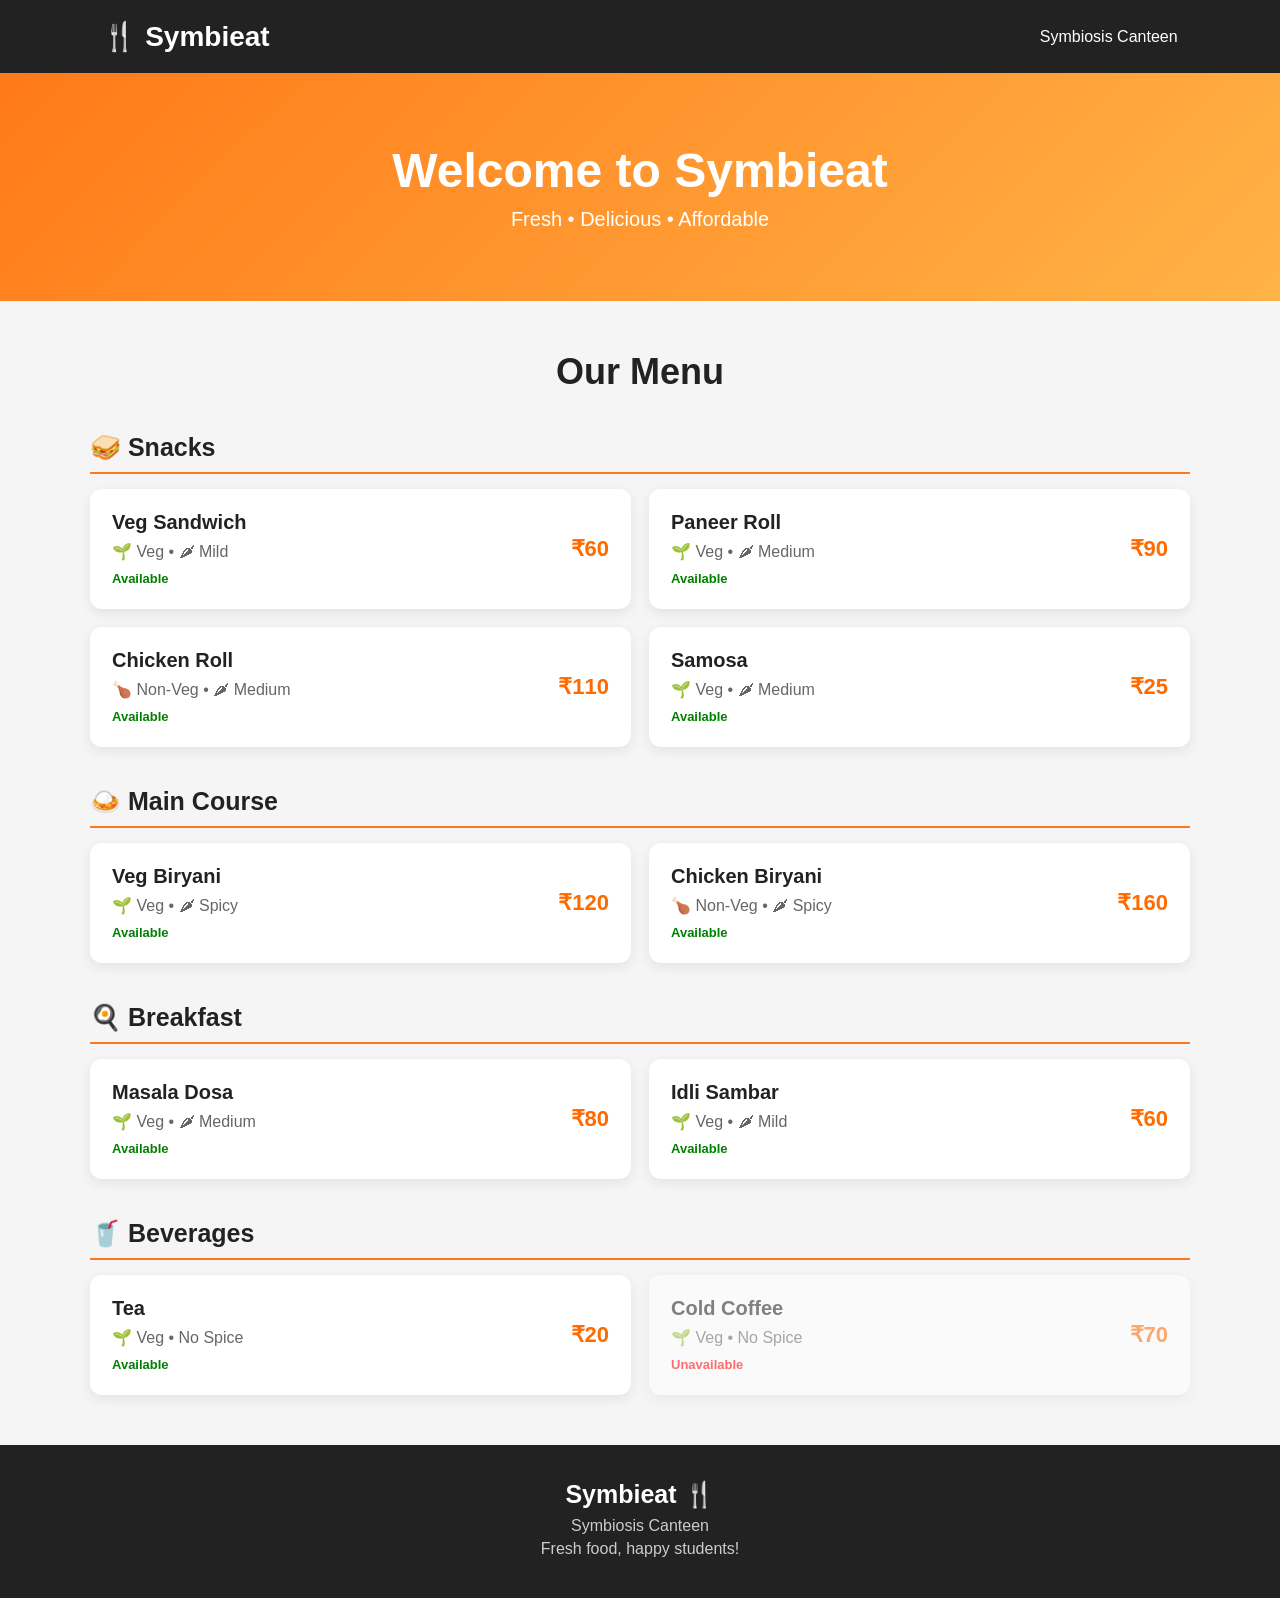
==== index.html @ 932b3aff "Rename website.html to index.html" ====
<!DOCTYPE html>
<html lang="en">
<head>
    <meta charset="UTF-8">
    <meta name="viewport" content="width=device-width, initial-scale=1.0">
    <title>Symbieat - Canteen Menu</title>
    <link rel="stylesheet" href="style.css">
</head>

<body>

    <header>
        <div class="logo">🍴 Symbieat</div>
        <p>Symbiosis Canteen</p>
    </header>

    <section class="hero">
        <h1>Welcome to Symbieat</h1>
        <p>Fresh • Delicious • Affordable</p>
    </section>

    <section class="menu">
        <h2>Our Menu</h2>

        <div class="category">
            <h3>🥪 Snacks</h3>

            <div class="menu-container">

                <div class="card">
                    <div class="food-info">
                        <h4>Veg Sandwich</h4>
                        <p>🌱 Veg • 🌶 Mild</p>
                        <span class="available">Available</span>
                    </div>
                    <strong>₹60</strong>
                </div>

                <div class="card">
                    <div class="food-info">
                        <h4>Paneer Roll</h4>
                        <p>🌱 Veg • 🌶 Medium</p>
                        <span class="available">Available</span>
                    </div>
                    <strong>₹90</strong>
                </div>

                <div class="card">
                    <div class="food-info">
                        <h4>Chicken Roll</h4>
                        <p>🍗 Non-Veg • 🌶 Medium</p>
                        <span class="available">Available</span>
                    </div>
                    <strong>₹110</strong>
                </div>

                <div class="card">
                    <div class="food-info">
                        <h4>Samosa</h4>
                        <p>🌱 Veg • 🌶 Medium</p>
                        <span class="available">Available</span>
                    </div>
                    <strong>₹25</strong>
                </div>

            </div>
        </div>


        <div class="category">
            <h3>🍛 Main Course</h3>

            <div class="menu-container">

                <div class="card">
                    <div class="food-info">
                        <h4>Veg Biryani</h4>
                        <p>🌱 Veg • 🌶 Spicy</p>
                        <span class="available">Available</span>
                    </div>
                    <strong>₹120</strong>
                </div>

                <div class="card">
                    <div class="food-info">
                        <h4>Chicken Biryani</h4>
                        <p>🍗 Non-Veg • 🌶 Spicy</p>
                        <span class="available">Available</span>
                    </div>
                    <strong>₹160</strong>
                </div>

            </div>
        </div>


        <div class="category">
            <h3>🍳 Breakfast</h3>

            <div class="menu-container">

                <div class="card">
                    <div class="food-info">
                        <h4>Masala Dosa</h4>
                        <p>🌱 Veg • 🌶 Medium</p>
                        <span class="available">Available</span>
                    </div>
                    <strong>₹80</strong>
                </div>

                <div class="card">
                    <div class="food-info">
                        <h4>Idli Sambar</h4>
                        <p>🌱 Veg • 🌶 Mild</p>
                        <span class="available">Available</span>
                    </div>
                    <strong>₹60</strong>
                </div>

            </div>
        </div>


        <div class="category">
            <h3>🥤 Beverages</h3>

            <div class="menu-container">

                <div class="card">
                    <div class="food-info">
                        <h4>Tea</h4>
                        <p>🌱 Veg • No Spice</p>
                        <span class="available">Available</span>
                    </div>
                    <strong>₹20</strong>
                </div>

                <div class="card unavailable">
                    <div class="food-info">
                        <h4>Cold Coffee</h4>
                        <p>🌱 Veg • No Spice</p>
                        <span class="not-available">Unavailable</span>
                    </div>
                    <strong>₹70</strong>
                </div>

            </div>
        </div>

    </section>

    <footer>
        <h3>Symbieat 🍴</h3>
        <p>Symbiosis Canteen</p>
        <p>Fresh food, happy students!</p>
    </footer>

</body>
</html>
---- style.css ----
* {
    margin: 0;
    padding: 0;
    box-sizing: border-box;
    font-family: Arial, sans-serif;
}

body {
    background: #f5f5f5;
    color: #222;
}

header {
    background: #222;
    color: white;
    padding: 20px 8%;
    display: flex;
    justify-content: space-between;
    align-items: center;
}

.logo {
    font-size: 28px;
    font-weight: bold;
}

header p {
    font-size: 16px;
}

.hero {
    background: linear-gradient(135deg, #ff7a18, #ffb347);
    color: white;
    text-align: center;
    padding: 70px 20px;
}

.hero h1 {
    font-size: 48px;
    margin-bottom: 10px;
}

.hero p {
    font-size: 20px;
}

.menu {
    width: 90%;
    max-width: 1100px;
    margin: 50px auto;
}

.menu > h2 {
    text-align: center;
    font-size: 36px;
    margin-bottom: 40px;
}

.category {
    margin-bottom: 40px;
}

.category h3 {
    font-size: 25px;
    margin-bottom: 15px;
    border-bottom: 2px solid #ff7a18;
    padding-bottom: 10px;
}

.menu-container {
    display: grid;
    grid-template-columns: repeat(2, 1fr);
    gap: 18px;
}

.card {
    background: white;
    padding: 22px;
    border-radius: 12px;
    display: flex;
    justify-content: space-between;
    align-items: center;
    box-shadow: 0 4px 12px rgba(0, 0, 0, 0.08);
    transition: 0.3s;
}

.card:hover {
    transform: translateY(-4px);
    box-shadow: 0 8px 20px rgba(0, 0, 0, 0.12);
}

.card h4 {
    font-size: 20px;
    margin-bottom: 8px;
}

.card p {
    color: #666;
    margin-bottom: 8px;
}

.card strong {
    font-size: 22px;
    color: #ff6b00;
}

.available,
.not-available {
    font-size: 13px;
    font-weight: bold;
}

.available {
    color: green;
}

.not-available {
    color: red;
}

.unavailable {
    opacity: 0.55;
}

footer {
    background: #222;
    color: white;
    text-align: center;
    padding: 35px;
    margin-top: 50px;
}

footer h3 {
    font-size: 25px;
    margin-bottom: 8px;
}

footer p {
    margin: 5px;
    color: #ccc;
}

@media (max-width: 700px) {

    header {
        flex-direction: column;
        gap: 8px;
    }

    .hero h1 {
        font-size: 36px;
    }

    .menu-container {
        grid-template-columns: 1fr;
    }

    .menu {
        width: 92%;
    }
}
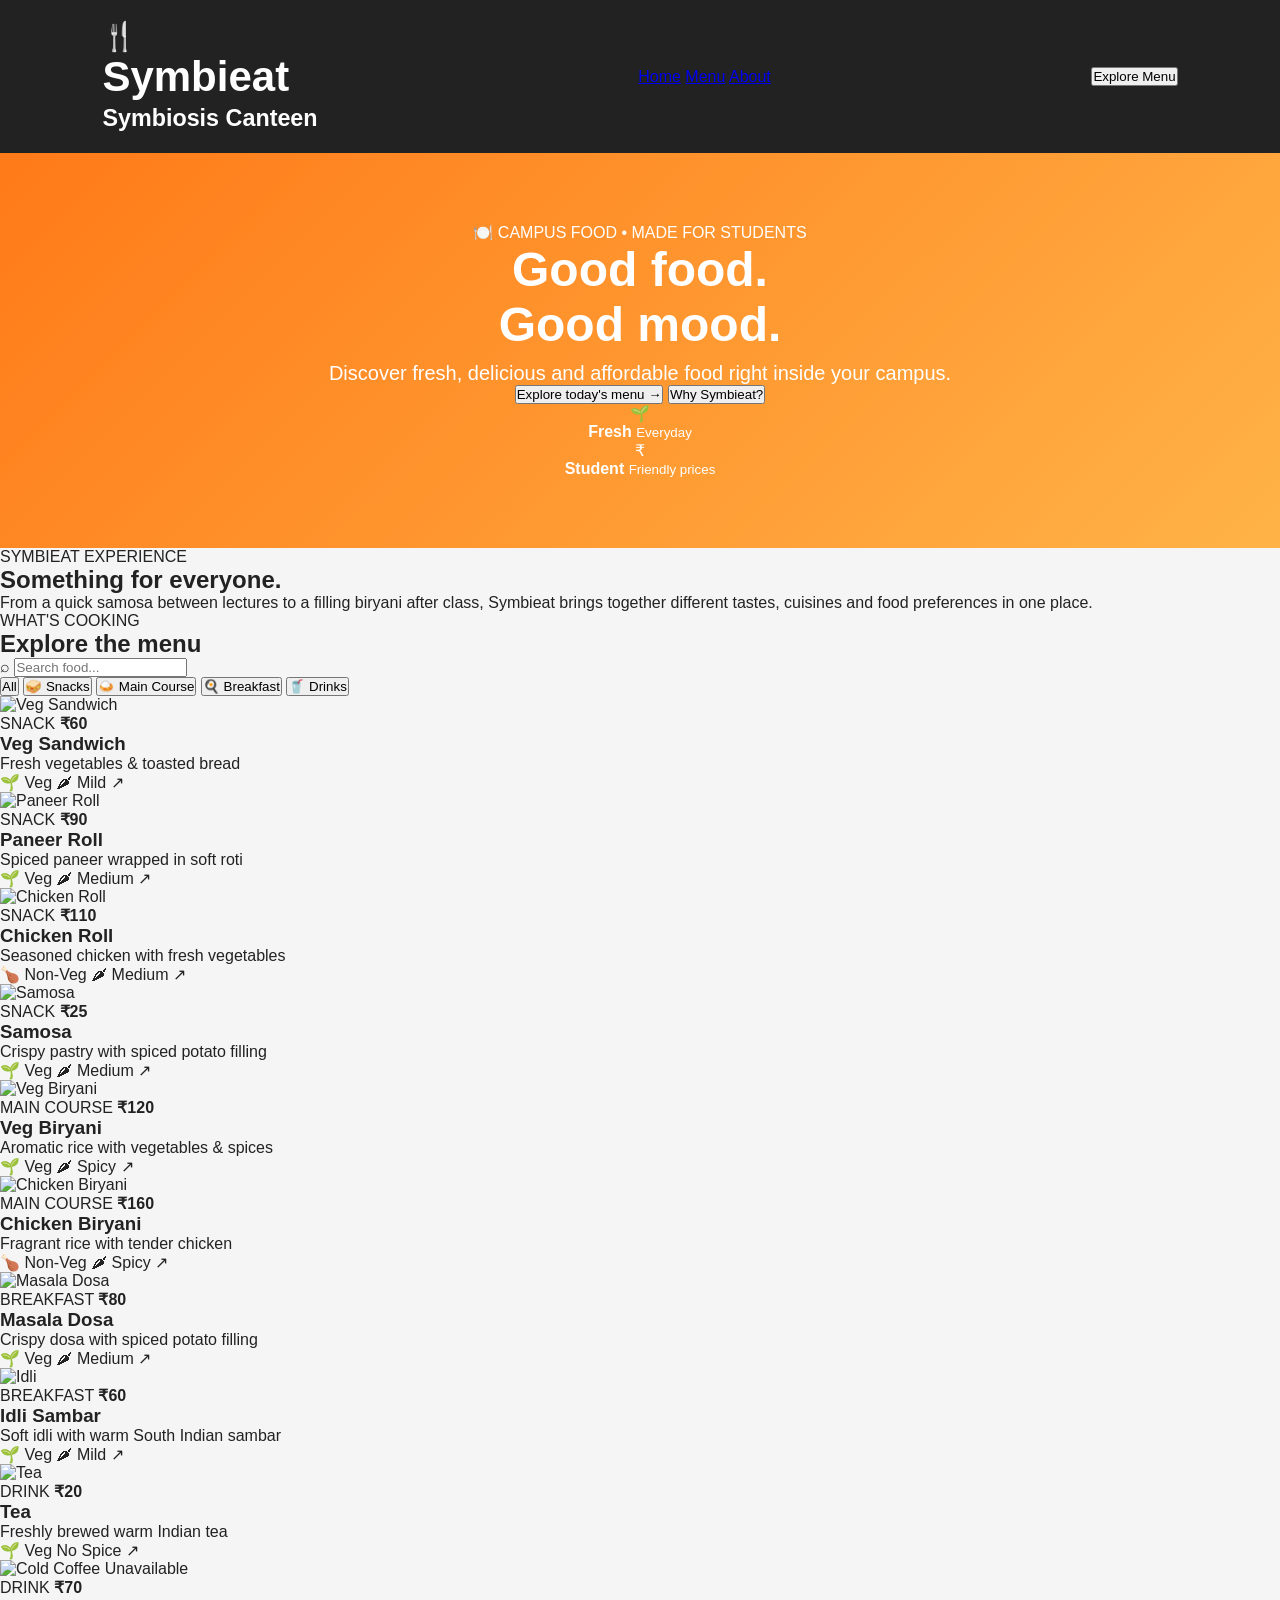
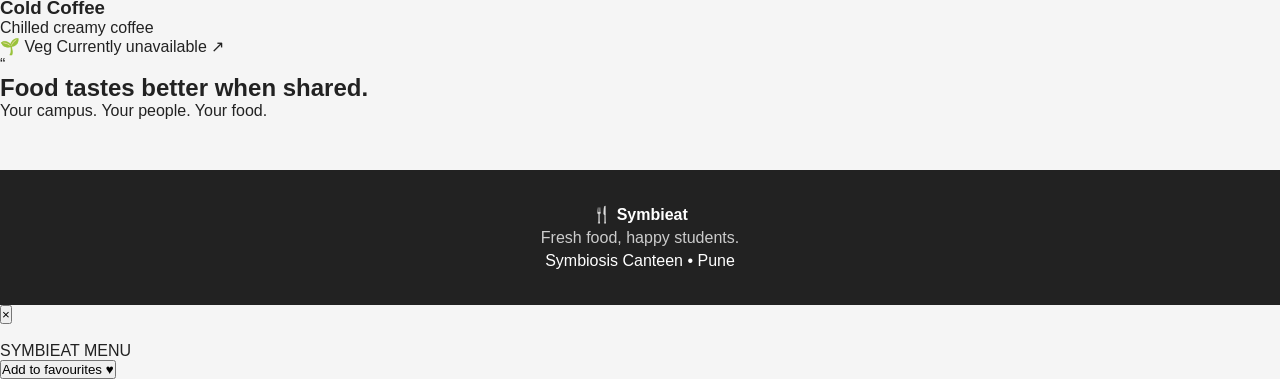
==== commit 28c77efc: "Update index.html" ====
--- a/index.html
+++ b/index.html
@@ -3,157 +3,816 @@
 <head>
     <meta charset="UTF-8">
     <meta name="viewport" content="width=device-width, initial-scale=1.0">
-    <title>Symbieat - Canteen Menu</title>
+
+    <title>Symbieat | Symbiosis Canteen</title>
+
+    <link rel="preconnect" href="https://fonts.googleapis.com">
+    <link rel="preconnect" href="https://fonts.gstatic.com" crossorigin>
+
+    <link href="https://fonts.googleapis.com/css2?family=DM+Sans:wght@400;500;600;700&family=Playfair+Display:wght@600;700&display=swap" rel="stylesheet">
+
     <link rel="stylesheet" href="style.css">
 </head>
 
 <body>
 
-    <header>
-        <div class="logo">🍴 Symbieat</div>
-        <p>Symbiosis Canteen</p>
-    </header>
-
-    <section class="hero">
-        <h1>Welcome to Symbieat</h1>
-        <p>Fresh • Delicious • Affordable</p>
-    </section>
-
-    <section class="menu">
-        <h2>Our Menu</h2>
-
-        <div class="category">
-            <h3>🥪 Snacks</h3>
-
-            <div class="menu-container">
-
-                <div class="card">
-                    <div class="food-info">
-                        <h4>Veg Sandwich</h4>
-                        <p>🌱 Veg • 🌶 Mild</p>
-                        <span class="available">Available</span>
-                    </div>
+<header class="navbar">
+
+    <div class="logo">
+        <span>🍴</span>
+        <div>
+            <h2>Symbieat</h2>
+            <small>Symbiosis Canteen</small>
+        </div>
+    </div>
+
+    <nav>
+        <a href="#home">Home</a>
+        <a href="#menu">Menu</a>
+        <a href="#about">About</a>
+    </nav>
+
+    <button class="menu-btn" onclick="document.querySelector('#menu').scrollIntoView({behavior:'smooth'})">
+        Explore Menu
+    </button>
+
+</header>
+
+
+<main>
+
+<section class="hero" id="home">
+
+    <div class="hero-overlay"></div>
+
+    <div class="hero-content">
+
+        <span class="hero-tag">🍽️ CAMPUS FOOD • MADE FOR STUDENTS</span>
+
+        <h1>
+            Good food.
+            <br>
+            <span>Good mood.</span>
+        </h1>
+
+        <p>
+            Discover fresh, delicious and affordable food
+            right inside your campus.
+        </p>
+
+        <div class="hero-buttons">
+            <button class="primary-btn" onclick="document.querySelector('#menu').scrollIntoView({behavior:'smooth'})">
+                Explore today's menu
+                <span>→</span>
+            </button>
+
+            <button class="secondary-btn" onclick="showInfo()">
+                Why Symbieat?
+            </button>
+        </div>
+
+    </div>
+
+    <div class="hero-food">
+
+        <div class="floating-card card-one">
+            <span>🌱</span>
+            <div>
+                <strong>Fresh</strong>
+                <small>Everyday</small>
+            </div>
+        </div>
+
+        <div class="floating-card card-two">
+            <span>₹</span>
+            <div>
+                <strong>Student</strong>
+                <small>Friendly prices</small>
+            </div>
+        </div>
+
+    </div>
+
+</section>
+
+
+<section class="intro" id="about">
+
+    <div>
+        <span class="section-label">SYMBIEAT EXPERIENCE</span>
+
+        <h2>
+            Something for
+            <span>everyone.</span>
+        </h2>
+    </div>
+
+    <p>
+        From a quick samosa between lectures to a filling biryani
+        after class, Symbieat brings together different tastes,
+        cuisines and food preferences in one place.
+    </p>
+
+</section>
+
+
+<section class="menu-section" id="menu">
+
+    <div class="menu-heading">
+
+        <div>
+            <span class="section-label">WHAT'S COOKING</span>
+            <h2>Explore the menu</h2>
+        </div>
+
+        <div class="search-box">
+            <span>⌕</span>
+            <input
+                type="text"
+                id="search"
+                placeholder="Search food..."
+                onkeyup="searchFood()"
+            >
+        </div>
+
+    </div>
+
+
+    <div class="categories">
+
+        <button class="category-btn active" onclick="filterCategory('all', this)">
+            All
+        </button>
+
+        <button class="category-btn" onclick="filterCategory('snacks', this)">
+            🥪 Snacks
+        </button>
+
+        <button class="category-btn" onclick="filterCategory('main', this)">
+            🍛 Main Course
+        </button>
+
+        <button class="category-btn" onclick="filterCategory('breakfast', this)">
+            🍳 Breakfast
+        </button>
+
+        <button class="category-btn" onclick="filterCategory('drinks', this)">
+            🥤 Drinks
+        </button>
+
+    </div>
+
+
+    <div class="food-grid">
+
+
+        <article
+            class="food-card"
+            data-category="snacks"
+            data-name="Veg Sandwich"
+            onclick="openFood(
+                'Veg Sandwich',
+                '🥪',
+                '₹60',
+                'Fresh vegetables layered inside soft toasted bread with a light, creamy spread.',
+                '🌱 Vegetarian',
+                '🌶 Mild',
+                'https://images.unsplash.com/photo-1528735602780-2552fd46c7af?auto=format&fit=crop&w=900&q=85'
+            )"
+        >
+
+            <div class="food-image">
+                <img src="https://images.unsplash.com/photo-1528735602780-2552fd46c7af?auto=format&fit=crop&w=900&q=85" alt="Veg Sandwich">
+                <span class="veg-dot"></span>
+            </div>
+
+            <div class="food-content">
+
+                <div class="food-top">
+                    <span class="food-category">SNACK</span>
                     <strong>₹60</strong>
                 </div>
 
-                <div class="card">
-                    <div class="food-info">
-                        <h4>Paneer Roll</h4>
-                        <p>🌱 Veg • 🌶 Medium</p>
-                        <span class="available">Available</span>
-                    </div>
+                <h3>Veg Sandwich</h3>
+
+                <p>
+                    Fresh vegetables & toasted bread
+                </p>
+
+                <div class="food-bottom">
+                    <span>🌱 Veg</span>
+                    <span>🌶 Mild</span>
+                    <span class="arrow">↗</span>
+                </div>
+
+            </div>
+
+        </article>
+
+
+        <article
+            class="food-card"
+            data-category="snacks"
+            data-name="Paneer Roll"
+            onclick="openFood(
+                'Paneer Roll',
+                '🌯',
+                '₹90',
+                'Soft roti wrapped around spicy paneer, fresh vegetables and a delicious creamy sauce.',
+                '🌱 Vegetarian',
+                '🌶 Medium',
+                'https://images.unsplash.com/photo-1601050690117-94f5f6fa8bd7?auto=format&fit=crop&w=900&q=85'
+            )"
+        >
+
+            <div class="food-image">
+                <img src="https://images.unsplash.com/photo-1601050690117-94f5f6fa8bd7?auto=format&fit=crop&w=900&q=85" alt="Paneer Roll">
+                <span class="veg-dot"></span>
+            </div>
+
+            <div class="food-content">
+
+                <div class="food-top">
+                    <span class="food-category">SNACK</span>
                     <strong>₹90</strong>
                 </div>
 
-                <div class="card">
-                    <div class="food-info">
-                        <h4>Chicken Roll</h4>
-                        <p>🍗 Non-Veg • 🌶 Medium</p>
-                        <span class="available">Available</span>
-                    </div>
+                <h3>Paneer Roll</h3>
+
+                <p>
+                    Spiced paneer wrapped in soft roti
+                </p>
+
+                <div class="food-bottom">
+                    <span>🌱 Veg</span>
+                    <span>🌶 Medium</span>
+                    <span class="arrow">↗</span>
+                </div>
+
+            </div>
+
+        </article>
+
+
+        <article
+            class="food-card"
+            data-category="snacks"
+            data-name="Chicken Roll"
+            onclick="openFood(
+                'Chicken Roll',
+                '🌯',
+                '₹110',
+                'Juicy seasoned chicken with crunchy vegetables wrapped in a warm soft roll.',
+                '🍗 Non-Veg',
+                '🌶 Medium',
+                'https://images.unsplash.com/photo-1626700051175-6818013e1d4f?auto=format&fit=crop&w=900&q=85'
+            )"
+        >
+
+            <div class="food-image">
+                <img src="https://images.unsplash.com/photo-1626700051175-6818013e1d4f?auto=format&fit=crop&w=900&q=85" alt="Chicken Roll">
+                <span class="nonveg-dot"></span>
+            </div>
+
+            <div class="food-content">
+
+                <div class="food-top">
+                    <span class="food-category">SNACK</span>
                     <strong>₹110</strong>
                 </div>
 
-                <div class="card">
-                    <div class="food-info">
-                        <h4>Samosa</h4>
-                        <p>🌱 Veg • 🌶 Medium</p>
-                        <span class="available">Available</span>
-                    </div>
+                <h3>Chicken Roll</h3>
+
+                <p>
+                    Seasoned chicken with fresh vegetables
+                </p>
+
+                <div class="food-bottom">
+                    <span>🍗 Non-Veg</span>
+                    <span>🌶 Medium</span>
+                    <span class="arrow">↗</span>
+                </div>
+
+            </div>
+
+        </article>
+
+
+        <article
+            class="food-card"
+            data-category="snacks"
+            data-name="Samosa"
+            onclick="openFood(
+                'Samosa',
+                '🥟',
+                '₹25',
+                'Crispy golden pastry filled with a delicious spiced potato mixture.',
+                '🌱 Vegetarian',
+                '🌶 Medium',
+                'https://images.unsplash.com/photo-1601050690597-df0568f70950?auto=format&fit=crop&w=900&q=85'
+            )"
+        >
+
+            <div class="food-image">
+                <img src="https://images.unsplash.com/photo-1601050690597-df0568f70950?auto=format&fit=crop&w=900&q=85" alt="Samosa">
+                <span class="veg-dot"></span>
+            </div>
+
+            <div class="food-content">
+
+                <div class="food-top">
+                    <span class="food-category">SNACK</span>
                     <strong>₹25</strong>
                 </div>
 
-            </div>
+                <h3>Samosa</h3>
+
+                <p>
+                    Crispy pastry with spiced potato filling
+                </p>
+
+                <div class="food-bottom">
+                    <span>🌱 Veg</span>
+                    <span>🌶 Medium</span>
+                    <span class="arrow">↗</span>
+                </div>
+
+            </div>
+
+        </article>
+
+
+        <article
+            class="food-card"
+            data-category="main"
+            data-name="Veg Biryani"
+            onclick="openFood(
+                'Veg Biryani',
+                '🍛',
+                '₹120',
+                'Aromatic basmati rice cooked with vegetables, herbs and traditional Indian spices.',
+                '🌱 Vegetarian',
+                '🌶 Spicy',
+                'https://images.unsplash.com/photo-1599043513900-ed6fe01d3833?auto=format&fit=crop&w=900&q=85'
+            )"
+        >
+
+            <div class="food-image">
+                <img src="https://images.unsplash.com/photo-1599043513900-ed6fe01d3833?auto=format&fit=crop&w=900&q=85" alt="Veg Biryani">
+                <span class="veg-dot"></span>
+            </div>
+
+            <div class="food-content">
+
+                <div class="food-top">
+                    <span class="food-category">MAIN COURSE</span>
+                    <strong>₹120</strong>
+                </div>
+
+                <h3>Veg Biryani</h3>
+
+                <p>
+                    Aromatic rice with vegetables & spices
+                </p>
+
+                <div class="food-bottom">
+                    <span>🌱 Veg</span>
+                    <span>🌶 Spicy</span>
+                    <span class="arrow">↗</span>
+                </div>
+
+            </div>
+
+        </article>
+
+
+        <article
+            class="food-card"
+            data-category="main"
+            data-name="Chicken Biryani"
+            onclick="openFood(
+                'Chicken Biryani',
+                '🍗',
+                '₹160',
+                'Fragrant basmati rice layered with tender chicken and aromatic Indian spices.',
+                '🍗 Non-Veg',
+                '🌶 Spicy',
+                'https://images.unsplash.com/photo-1563379091339-03246963d51a?auto=format&fit=crop&w=900&q=85'
+            )"
+        >
+
+            <div class="food-image">
+                <img src="https://images.unsplash.com/photo-1563379091339-03246963d51a?auto=format&fit=crop&w=900&q=85" alt="Chicken Biryani">
+                <span class="nonveg-dot"></span>
+            </div>
+
+            <div class="food-content">
+
+                <div class="food-top">
+                    <span class="food-category">MAIN COURSE</span>
+                    <strong>₹160</strong>
+                </div>
+
+                <h3>Chicken Biryani</h3>
+
+                <p>
+                    Fragrant rice with tender chicken
+                </p>
+
+                <div class="food-bottom">
+                    <span>🍗 Non-Veg</span>
+                    <span>🌶 Spicy</span>
+                    <span class="arrow">↗</span>
+                </div>
+
+            </div>
+
+        </article>
+
+
+        <article
+            class="food-card"
+            data-category="breakfast"
+            data-name="Masala Dosa"
+            onclick="openFood(
+                'Masala Dosa',
+                '🥞',
+                '₹80',
+                'Crispy South Indian dosa served with a warm spiced potato filling.',
+                '🌱 Vegetarian',
+                '🌶 Medium',
+                'https://images.unsplash.com/photo-1589301760014-d929f3979dbc?auto=format&fit=crop&w=900&q=85'
+            )"
+        >
+
+            <div class="food-image">
+                <img src="https://images.unsplash.com/photo-1589301760014-d929f3979dbc?auto=format&fit=crop&w=900&q=85" alt="Masala Dosa">
+                <span class="veg-dot"></span>
+            </div>
+
+            <div class="food-content">
+
+                <div class="food-top">
+                    <span class="food-category">BREAKFAST</span>
+                    <strong>₹80</strong>
+                </div>
+
+                <h3>Masala Dosa</h3>
+
+                <p>
+                    Crispy dosa with spiced potato filling
+                </p>
+
+                <div class="food-bottom">
+                    <span>🌱 Veg</span>
+                    <span>🌶 Medium</span>
+                    <span class="arrow">↗</span>
+                </div>
+
+            </div>
+
+        </article>
+
+
+        <article
+            class="food-card"
+            data-category="breakfast"
+            data-name="Idli Sambar"
+            onclick="openFood(
+                'Idli Sambar',
+                '🍘',
+                '₹60',
+                'Soft steamed idlis served with warm, flavorful sambar and chutney.',
+                '🌱 Vegetarian',
+                '🌶 Mild',
+                'https://images.unsplash.com/photo-1589301760014-d929f3979dbc?auto=format&fit=crop&w=900&q=85'
+            )"
+        >
+
+            <div class="food-image">
+                <img src="https://images.unsplash.com/photo-1589301760014-d929f3979dbc?auto=format&fit=crop&w=900&q=85" alt="Idli">
+                <span class="veg-dot"></span>
+            </div>
+
+            <div class="food-content">
+
+                <div class="food-top">
+                    <span class="food-category">BREAKFAST</span>
+                    <strong>₹60</strong>
+                </div>
+
+                <h3>Idli Sambar</h3>
+
+                <p>
+                    Soft idli with warm South Indian sambar
+                </p>
+
+                <div class="food-bottom">
+                    <span>🌱 Veg</span>
+                    <span>🌶 Mild</span>
+                    <span class="arrow">↗</span>
+                </div>
+
+            </div>
+
+        </article>
+
+
+        <article
+            class="food-card"
+            data-category="drinks"
+            data-name="Tea"
+            onclick="openFood(
+                'Tea',
+                '☕',
+                '₹20',
+                'A warm cup of freshly brewed Indian tea, perfect for a quick break between lectures.',
+                '🌱 Vegetarian',
+                'No Spice',
+                'https://images.unsplash.com/photo-1544787219-7f47ccb76574?auto=format&fit=crop&w=900&q=85'
+            )"
+        >
+
+            <div class="food-image">
+                <img src="https://images.unsplash.com/photo-1544787219-7f47ccb76574?auto=format&fit=crop&w=900&q=85" alt="Tea">
+                <span class="veg-dot"></span>
+            </div>
+
+            <div class="food-content">
+
+                <div class="food-top">
+                    <span class="food-category">DRINK</span>
+                    <strong>₹20</strong>
+                </div>
+
+                <h3>Tea</h3>
+
+                <p>
+                    Freshly brewed warm Indian tea
+                </p>
+
+                <div class="food-bottom">
+                    <span>🌱 Veg</span>
+                    <span>No Spice</span>
+                    <span class="arrow">↗</span>
+                </div>
+
+            </div>
+
+        </article>
+
+
+        <article
+            class="food-card unavailable-card"
+            data-category="drinks"
+            data-name="Cold Coffee"
+            onclick="openFood(
+                'Cold Coffee',
+                '🥤',
+                '₹70',
+                'A chilled creamy coffee drink. Currently unavailable at Symbieat.',
+                '🌱 Vegetarian',
+                'No Spice',
+                'https://images.unsplash.com/photo-1461023058943-07fcbe16d735?auto=format&fit=crop&w=900&q=85'
+            )"
+        >
+
+            <div class="food-image">
+                <img src="https://images.unsplash.com/photo-1461023058943-07fcbe16d735?auto=format&fit=crop&w=900&q=85" alt="Cold Coffee">
+                <span class="veg-dot"></span>
+                <span class="unavailable-label">Unavailable</span>
+            </div>
+
+            <div class="food-content">
+
+                <div class="food-top">
+                    <span class="food-category">DRINK</span>
+                    <strong>₹70</strong>
+                </div>
+
+                <h3>Cold Coffee</h3>
+
+                <p>
+                    Chilled creamy coffee
+                </p>
+
+                <div class="food-bottom">
+                    <span>🌱 Veg</span>
+                    <span>Currently unavailable</span>
+                    <span class="arrow">↗</span>
+                </div>
+
+            </div>
+
+        </article>
+
+    </div>
+
+</section>
+
+
+<section class="quote-section">
+
+    <div class="quote-mark">“</div>
+
+    <h2>
+        Food tastes better
+        <span>when shared.</span>
+    </h2>
+
+    <p>
+        Your campus. Your people. Your food.
+    </p>
+
+</section>
+
+</main>
+
+
+<footer>
+
+    <div class="footer-logo">
+        🍴 <strong>Symbieat</strong>
+    </div>
+
+    <p>Fresh food, happy students.</p>
+
+    <span>Symbiosis Canteen • Pune</span>
+
+</footer>
+
+
+<div class="modal" id="foodModal">
+
+    <div class="modal-backdrop" onclick="closeFood()"></div>
+
+    <div class="food-modal">
+
+        <button class="close-btn" onclick="closeFood()">×</button>
+
+        <div class="modal-image">
+            <img id="modalImage" src="" alt="">
         </div>
 
-
-        <div class="category">
-            <h3>🍛 Main Course</h3>
-
-            <div class="menu-container">
-
-                <div class="card">
-                    <div class="food-info">
-                        <h4>Veg Biryani</h4>
-                        <p>🌱 Veg • 🌶 Spicy</p>
-                        <span class="available">Available</span>
-                    </div>
-                    <strong>₹120</strong>
-                </div>
-
-                <div class="card">
-                    <div class="food-info">
-                        <h4>Chicken Biryani</h4>
-                        <p>🍗 Non-Veg • 🌶 Spicy</p>
-                        <span class="available">Available</span>
-                    </div>
-                    <strong>₹160</strong>
-                </div>
-
-            </div>
+        <div class="modal-info">
+
+            <span class="modal-icon" id="modalIcon"></span>
+
+            <div class="modal-category">
+                SYMBIEAT MENU
+            </div>
+
+            <h2 id="modalName"></h2>
+
+            <div class="modal-price" id="modalPrice"></div>
+
+            <p id="modalDescription"></p>
+
+            <div class="modal-tags">
+
+                <span id="modalType"></span>
+
+                <span id="modalSpice"></span>
+
+            </div>
+
+            <button class="order-btn" onclick="showOrderMessage()">
+                Add to favourites ♥
+            </button>
+
         </div>
 
-
-        <div class="category">
-            <h3>🍳 Breakfast</h3>
-
-            <div class="menu-container">
-
-                <div class="card">
-                    <div class="food-info">
-                        <h4>Masala Dosa</h4>
-                        <p>🌱 Veg • 🌶 Medium</p>
-                        <span class="available">Available</span>
-                    </div>
-                    <strong>₹80</strong>
-                </div>
-
-                <div class="card">
-                    <div class="food-info">
-                        <h4>Idli Sambar</h4>
-                        <p>🌱 Veg • 🌶 Mild</p>
-                        <span class="available">Available</span>
-                    </div>
-                    <strong>₹60</strong>
-                </div>
-
-            </div>
-        </div>
-
-
-        <div class="category">
-            <h3>🥤 Beverages</h3>
-
-            <div class="menu-container">
-
-                <div class="card">
-                    <div class="food-info">
-                        <h4>Tea</h4>
-                        <p>🌱 Veg • No Spice</p>
-                        <span class="available">Available</span>
-                    </div>
-                    <strong>₹20</strong>
-                </div>
-
-                <div class="card unavailable">
-                    <div class="food-info">
-                        <h4>Cold Coffee</h4>
-                        <p>🌱 Veg • No Spice</p>
-                        <span class="not-available">Unavailable</span>
-                    </div>
-                    <strong>₹70</strong>
-                </div>
-
-            </div>
-        </div>
-
-    </section>
-
-    <footer>
-        <h3>Symbieat 🍴</h3>
-        <p>Symbiosis Canteen</p>
-        <p>Fresh food, happy students!</p>
-    </footer>
+    </div>
+
+</div>
+
+
+<script>
+
+function openFood(name, icon, price, description, type, spice, image) {
+
+    document.getElementById("modalName").textContent = name;
+    document.getElementById("modalIcon").textContent = icon;
+    document.getElementById("modalPrice").textContent = price;
+    document.getElementById("modalDescription").textContent = description;
+    document.getElementById("modalType").textContent = type;
+    document.getElementById("modalSpice").textContent = spice;
+    document.getElementById("modalImage").src = image;
+
+    document.getElementById("foodModal").classList.add("show");
+
+    document.body.classList.add("modal-open");
+}
+
+
+function closeFood() {
+
+    document.getElementById("foodModal").classList.remove("show");
+
+    document.body.classList.remove("modal-open");
+}
+
+
+document.addEventListener("keydown", function(event) {
+
+    if (event.key === "Escape") {
+        closeFood();
+    }
+
+});
+
+
+function searchFood() {
+
+    const search = document
+        .getElementById("search")
+        .value
+        .toLowerCase();
+
+    const cards = document.querySelectorAll(".food-card");
+
+    cards.forEach(card => {
+
+        const name = card.dataset.name.toLowerCase();
+
+        if (name.includes(search)) {
+            card.style.display = "";
+        } else {
+            card.style.display = "none";
+        }
+
+    });
+
+}
+
+
+function filterCategory(category, button) {
+
+    document
+        .querySelectorAll(".category-btn")
+        .forEach(btn => btn.classList.remove("active"));
+
+    button.classList.add("active");
+
+    document
+        .querySelectorAll(".food-card")
+        .forEach(card => {
+
+            if (
+                category === "all" ||
+                card.dataset.category === category
+            ) {
+
+                card.style.display = "";
+
+                setTimeout(() => {
+                    card.classList.add("visible");
+                }, 10);
+
+            } else {
+
+                card.style.display = "none";
+
+            }
+
+        });
+
+}
+
+
+function showInfo() {
+
+    alert(
+        "Symbieat brings together affordable, diverse and delicious food options for Symbiosis students."
+    );
+
+}
+
+
+function showOrderMessage() {
+
+    alert(
+        "❤️ Added to your favourites!"
+    );
+
+}
+
+
+document.addEventListener("DOMContentLoaded", () => {
+
+    document
+        .querySelectorAll(".food-card")
+        .forEach((card, index) => {
+
+            setTimeout(() => {
+                card.classList.add("visible");
+            }, index * 90);
+
+        });
+
+});
+
+</script>
 
 </body>
 </html>
